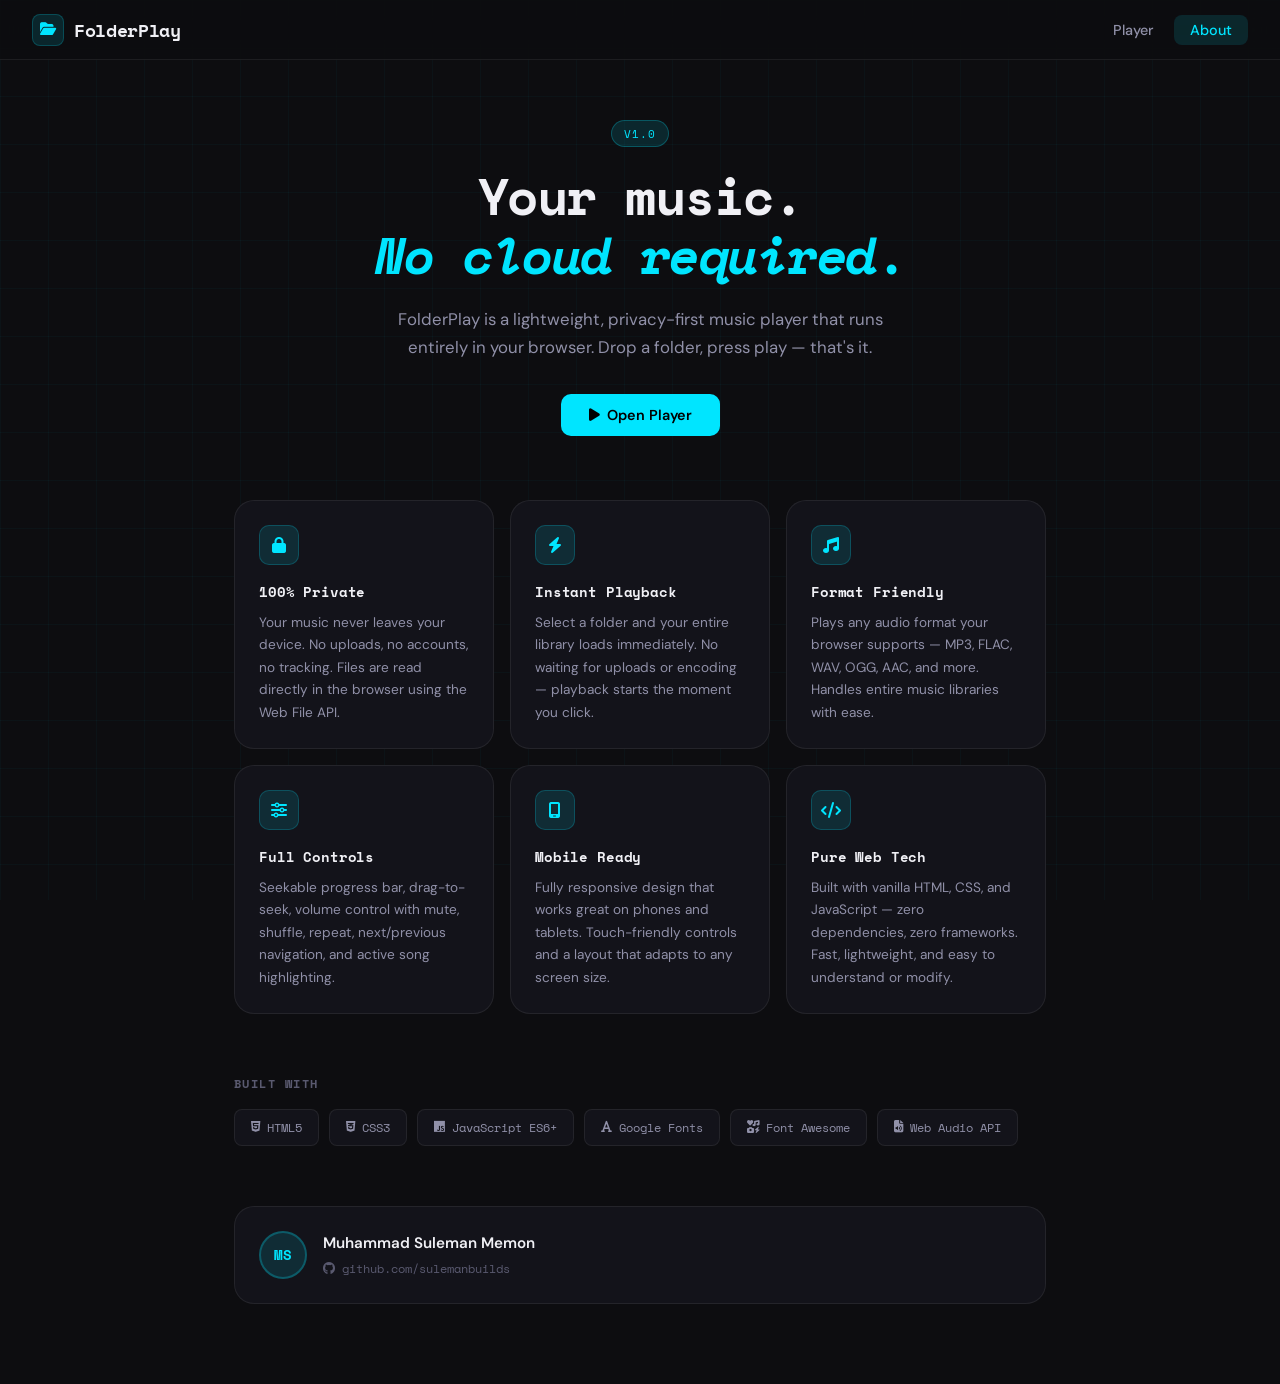
==== about.html @ 782e64c9 "Player Redesigned" ====
<!DOCTYPE html>
<html lang="en">
<head>
  <meta charset="UTF-8">
  <meta name="viewport" content="width=device-width, initial-scale=1.0">
  <title>About — FolderPlay</title>
  <link rel="stylesheet" href="./assets/css/style.css">
  <link rel="preconnect" href="https://fonts.googleapis.com">
  <link rel="preconnect" href="https://fonts.gstatic.com" crossorigin>
  <link href="https://fonts.googleapis.com/css2?family=Space+Mono:ital,wght@0,400;0,700;1,400&family=DM+Sans:wght@300;400;500;600&display=swap" rel="stylesheet">
  <link rel="stylesheet" href="https://cdnjs.cloudflare.com/ajax/libs/font-awesome/6.5.1/css/all.min.css">
</head>
<body>

  <div class="bg-grid" aria-hidden="true"></div>

  <nav>
    <a href="./index.html" class="nav-logo">
      <span class="logo-icon"><i class="fa-solid fa-folder-open"></i></span>
      FolderPlay
    </a>
    <div class="nav-links">
      <a href="./index.html" class="nav-link">Player</a>
      <a href="./about.html" class="nav-link active">About</a>
    </div>
  </nav>

  <main class="about-container">

    <div class="about-hero">
      <div class="about-badge">v1.0</div>
      <h1 class="about-title">Your music.<br><em>No cloud required.</em></h1>
      <p class="about-desc">FolderPlay is a lightweight, privacy-first music player that runs entirely in your browser. Drop a folder, press play — that's it.</p>
      <a href="./index.html" class="btn-primary about-cta">
        <i class="fa-solid fa-play"></i>
        Open Player
      </a>
    </div>

    <div class="about-grid">

      <div class="about-card">
        <div class="about-card-icon"><i class="fa-solid fa-lock"></i></div>
        <h3>100% Private</h3>
        <p>Your music never leaves your device. No uploads, no accounts, no tracking. Files are read directly in the browser using the Web File API.</p>
      </div>

      <div class="about-card">
        <div class="about-card-icon"><i class="fa-solid fa-bolt"></i></div>
        <h3>Instant Playback</h3>
        <p>Select a folder and your entire library loads immediately. No waiting for uploads or encoding — playback starts the moment you click.</p>
      </div>

      <div class="about-card">
        <div class="about-card-icon"><i class="fa-solid fa-music"></i></div>
        <h3>Format Friendly</h3>
        <p>Plays any audio format your browser supports — MP3, FLAC, WAV, OGG, AAC, and more. Handles entire music libraries with ease.</p>
      </div>

      <div class="about-card">
        <div class="about-card-icon"><i class="fa-solid fa-sliders"></i></div>
        <h3>Full Controls</h3>
        <p>Seekable progress bar, drag-to-seek, volume control with mute, shuffle, repeat, next/previous navigation, and active song highlighting.</p>
      </div>

      <div class="about-card">
        <div class="about-card-icon"><i class="fa-solid fa-mobile-screen"></i></div>
        <h3>Mobile Ready</h3>
        <p>Fully responsive design that works great on phones and tablets. Touch-friendly controls and a layout that adapts to any screen size.</p>
      </div>

      <div class="about-card">
        <div class="about-card-icon"><i class="fa-solid fa-code"></i></div>
        <h3>Pure Web Tech</h3>
        <p>Built with vanilla HTML, CSS, and JavaScript — zero dependencies, zero frameworks. Fast, lightweight, and easy to understand or modify.</p>
      </div>

    </div>

    <div class="about-tech">
      <h2 class="about-section-title">Built with</h2>
      <div class="tech-pills">
        <span class="tech-pill"><i class="fa-brands fa-html5"></i> HTML5</span>
        <span class="tech-pill"><i class="fa-brands fa-css3-alt"></i> CSS3</span>
        <span class="tech-pill"><i class="fa-brands fa-js"></i> JavaScript ES6+</span>
        <span class="tech-pill"><i class="fa-solid fa-font"></i> Google Fonts</span>
        <span class="tech-pill"><i class="fa-solid fa-icons"></i> Font Awesome</span>
        <span class="tech-pill"><i class="fa-solid fa-file-audio"></i> Web Audio API</span>
      </div>
    </div>

    <div class="about-author">
      <div class="author-avatar">MS</div>
      <div>
        <p class="author-name">Muhammad Suleman Memon</p>
        <a href="https://github.com/sulemanbuilds" class="author-link" target="_blank" rel="noopener">
          <i class="fa-brands fa-github"></i> github.com/sulemanbuilds
        </a>
      </div>
    </div>

  </main>

  <script src="./assets/js/script.js"></script>
</body>
</html>
---- assets/css/style.css ----
/* ===========================
   FolderPlay — style.css
   =========================== */

:root {
  --bg:        #0d0d10;
  --bg2:       #13131a;
  --bg3:       #1a1a24;
  --border:    rgba(255,255,255,0.07);
  --border2:   rgba(255,255,255,0.12);
  --accent:    #00e5ff;
  --accent2:   #00b8cc;
  --accent-dim:rgba(0,229,255,0.12);
  --text:      #f0f0f5;
  --text2:     #9090a8;
  --text3:     #5a5a70;
  --font-mono: 'Space Mono', monospace;
  --font-sans: 'DM Sans', sans-serif;
  --radius:    12px;
  --radius-lg: 20px;
  --transition: 0.2s cubic-bezier(0.4,0,0.2,1);
}

*, *::before, *::after { box-sizing: border-box; margin: 0; padding: 0; }

html { font-size: 16px; scroll-behavior: smooth; }

body {
  background: var(--bg);
  color: var(--text);
  font-family: var(--font-sans);
  min-height: 100vh;
  overflow-x: hidden;
}

/* Background grid */
.bg-grid {
  position: fixed;
  inset: 0;
  background-image:
    linear-gradient(rgba(0,229,255,0.03) 1px, transparent 1px),
    linear-gradient(90deg, rgba(0,229,255,0.03) 1px, transparent 1px);
  background-size: 48px 48px;
  pointer-events: none;
  z-index: 0;
}

/* ======= NAV ======= */
nav {
  position: sticky;
  top: 0;
  z-index: 100;
  display: flex;
  align-items: center;
  justify-content: space-between;
  padding: 0 2rem;
  height: 60px;
  background: rgba(13,13,16,0.85);
  backdrop-filter: blur(16px);
  border-bottom: 1px solid var(--border);
}

.nav-logo {
  display: flex;
  align-items: center;
  gap: 10px;
  font-family: var(--font-mono);
  font-size: 1.1rem;
  font-weight: 700;
  color: var(--text);
  text-decoration: none;
  letter-spacing: -0.02em;
  transition: color var(--transition);
}
.nav-logo:hover { color: var(--accent); }

.logo-icon {
  width: 32px;
  height: 32px;
  border-radius: 8px;
  background: var(--accent-dim);
  border: 1px solid rgba(0,229,255,0.2);
  display: flex;
  align-items: center;
  justify-content: center;
  font-size: 0.9rem;
  color: var(--accent);
}

.nav-links {
  display: flex;
  gap: 4px;
}

.nav-link {
  padding: 6px 16px;
  border-radius: 8px;
  font-size: 0.9rem;
  font-weight: 500;
  color: var(--text2);
  text-decoration: none;
  transition: all var(--transition);
}
.nav-link:hover {
  color: var(--text);
  background: rgba(255,255,255,0.05);
}
.nav-link.active {
  color: var(--accent);
  background: var(--accent-dim);
}

/* ======= MAIN LAYOUT ======= */
.app-container {
  position: relative;
  z-index: 1;
  display: grid;
  grid-template-columns: 340px 1fr;
  gap: 16px;
  max-width: 1100px;
  margin: 24px auto;
  padding: 0 16px 32px;
  min-height: calc(100vh - 60px - 48px);
}

.panel {
  background: var(--bg2);
  border: 1px solid var(--border);
  border-radius: var(--radius-lg);
  overflow: hidden;
}

/* ======= PLAYLIST PANEL ======= */
.playlist-panel {
  display: flex;
  flex-direction: column;
  max-height: calc(100vh - 120px);
}

.panel-header {
  display: flex;
  align-items: center;
  justify-content: space-between;
  padding: 20px 20px 16px;
  border-bottom: 1px solid var(--border);
  flex-shrink: 0;
}

.panel-title {
  font-family: var(--font-mono);
  font-size: 1rem;
  font-weight: 700;
  letter-spacing: 0.08em;
  text-transform: uppercase;
  color: var(--text);
}

.btn-primary {
  display: inline-flex;
  align-items: center;
  gap: 7px;
  padding: 8px 16px;
  background: var(--accent);
  color: #000;
  border: none;
  border-radius: 8px;
  font-family: var(--font-sans);
  font-size: 0.82rem;
  font-weight: 600;
  cursor: pointer;
  transition: all var(--transition);
  white-space: nowrap;
  text-decoration: none;
}
.btn-primary:hover {
  background: var(--accent2);
  transform: translateY(-1px);
}
.btn-primary:active { transform: scale(0.97); }

.song-count-bar {
  padding: 10px 20px;
  font-size: 0.75rem;
  font-family: var(--font-mono);
  color: var(--text3);
  border-bottom: 1px solid var(--border);
  flex-shrink: 0;
}

/* Song List */
.song-list {
  flex: 1;
  overflow-y: auto;
  overflow-x: hidden;
  padding: 10px 10px;
}

.song-list::-webkit-scrollbar { width: 4px; }
.song-list::-webkit-scrollbar-track { background: transparent; }
.song-list::-webkit-scrollbar-thumb {
  background: var(--border2);
  border-radius: 4px;
}

/* Empty state */
.empty-state {
  display: flex;
  flex-direction: column;
  align-items: center;
  justify-content: center;
  gap: 10px;
  padding: 60px 20px;
  text-align: center;
  color: var(--text3);
}
.empty-icon {
  font-size: 2.5rem;
  color: var(--text3);
  margin-bottom: 6px;
}
.empty-state p {
  font-size: 0.9rem;
  color: var(--text2);
  font-weight: 500;
}
.empty-state span {
  font-size: 0.78rem;
  color: var(--text3);
  font-family: var(--font-mono);
}

/* Song Item */
.song-item {
  display: flex;
  align-items: center;
  gap: 12px;
  padding: 10px 12px;
  border-radius: 10px;
  cursor: pointer;
  transition: background var(--transition);
  list-style: none;
}
.song-item:hover { background: rgba(255,255,255,0.04); }
.song-item.active {
  background: var(--accent-dim);
  border: 1px solid rgba(0,229,255,0.15);
}

.song-num {
  font-family: var(--font-mono);
  font-size: 0.7rem;
  color: var(--text3);
  width: 22px;
  text-align: right;
  flex-shrink: 0;
}
.song-item.active .song-num { color: var(--accent); }

.song-thumb {
  width: 38px;
  height: 38px;
  border-radius: 8px;
  background: var(--bg3);
  border: 1px solid var(--border);
  display: flex;
  align-items: center;
  justify-content: center;
  flex-shrink: 0;
  font-size: 0.9rem;
  color: var(--text3);
  overflow: hidden;
}
.song-item.active .song-thumb {
  background: var(--accent-dim);
  border-color: rgba(0,229,255,0.25);
  color: var(--accent);
}

.song-info {
  flex: 1;
  min-width: 0;
}
.song-name {
  font-size: 0.85rem;
  font-weight: 500;
  color: var(--text);
  white-space: nowrap;
  overflow: hidden;
  text-overflow: ellipsis;
}
.song-item.active .song-name { color: var(--accent); }
.song-sub {
  font-size: 0.7rem;
  color: var(--text3);
  margin-top: 2px;
  font-family: var(--font-mono);
}

.song-play-icon {
  width: 26px;
  height: 26px;
  border-radius: 50%;
  background: var(--bg3);
  border: 1px solid var(--border);
  display: flex;
  align-items: center;
  justify-content: center;
  font-size: 0.65rem;
  color: var(--text3);
  flex-shrink: 0;
  transition: all var(--transition);
}
.song-item:hover .song-play-icon,
.song-item.active .song-play-icon {
  background: var(--accent);
  border-color: var(--accent);
  color: #000;
}

/* ======= PLAYER PANEL ======= */
.player-panel {
  display: flex;
  flex-direction: column;
  padding: 32px;
  gap: 28px;
}

/* Artwork area */
.artwork-area {
  display: flex;
  align-items: center;
  gap: 28px;
  flex: 1;
}

.artwork-ring {
  width: 140px;
  height: 140px;
  border-radius: 50%;
  border: 2px solid var(--border2);
  background: var(--bg3);
  display: flex;
  align-items: center;
  justify-content: center;
  flex-shrink: 0;
  position: relative;
  transition: border-color var(--transition);
}
.artwork-ring.playing {
  border-color: var(--accent);
  animation: spin 12s linear infinite;
  box-shadow: 0 0 30px rgba(0,229,255,0.12);
}
@keyframes spin { to { transform: rotate(360deg); } }

.artwork-inner {
  width: 90px;
  height: 90px;
  border-radius: 50%;
  background: var(--bg2);
  border: 1px solid var(--border);
  display: flex;
  flex-direction: column;
  align-items: center;
  justify-content: center;
  gap: 4px;
  animation: reverse-spin 12s linear infinite;
  animation-play-state: paused;
}
.artwork-ring.playing .artwork-inner {
  animation-play-state: running;
}
@keyframes reverse-spin { to { transform: rotate(-360deg); } }

.artwork-icon {
  font-size: 1.6rem;
  color: var(--accent);
}
.artwork-label {
  font-family: var(--font-mono);
  font-size: 0.55rem;
  color: var(--text3);
  letter-spacing: 0.06em;
  text-transform: uppercase;
}

.track-info { flex: 1; min-width: 0; }
.track-title {
  font-family: var(--font-mono);
  font-size: 1.15rem;
  font-weight: 700;
  color: var(--text);
  white-space: nowrap;
  overflow: hidden;
  text-overflow: ellipsis;
  letter-spacing: -0.02em;
}
.track-sub {
  font-size: 0.82rem;
  color: var(--text3);
  margin-top: 6px;
  font-family: var(--font-mono);
}

/* Progress */
.progress-section {
  display: flex;
  align-items: center;
  gap: 12px;
}
.time-label {
  font-family: var(--font-mono);
  font-size: 0.72rem;
  color: var(--text3);
  width: 36px;
  flex-shrink: 0;
}
#duration { text-align: right; }

.progress-track {
  flex: 1;
  height: 4px;
  background: var(--bg3);
  border-radius: 4px;
  position: relative;
  cursor: pointer;
}
.progress-track:hover .progress-thumb { opacity: 1; transform: translateX(-50%) scale(1); }

.progress-fill {
  position: absolute;
  left: 0; top: 0; height: 100%;
  width: 0%;
  background: var(--accent);
  border-radius: 4px;
  pointer-events: none;
  transition: width 0.1s linear;
}
.progress-thumb {
  position: absolute;
  top: 50%;
  left: 0%;
  transform: translateX(-50%) translateY(-50%) scale(0.7);
  width: 14px;
  height: 14px;
  border-radius: 50%;
  background: var(--accent);
  box-shadow: 0 0 8px rgba(0,229,255,0.5);
  cursor: grab;
  opacity: 0;
  transition: opacity var(--transition), transform var(--transition);
  pointer-events: all;
}
.progress-thumb:active { cursor: grabbing; }

/* Controls */
.controls-row {
  display: flex;
  align-items: center;
  justify-content: center;
  gap: 12px;
}

.ctrl-btn {
  display: flex;
  align-items: center;
  justify-content: center;
  background: var(--bg3);
  border: 1px solid var(--border);
  border-radius: 50%;
  color: var(--text);
  cursor: pointer;
  transition: all var(--transition);
  width: 44px;
  height: 44px;
  font-size: 1rem;
}
.ctrl-btn:hover {
  background: rgba(255,255,255,0.06);
  border-color: var(--border2);
  color: var(--accent);
}
.ctrl-btn.secondary {
  color: var(--text3);
  font-size: 0.85rem;
}
.ctrl-btn.secondary:hover { color: var(--accent); }
.ctrl-btn.secondary.on {
  color: var(--accent);
  background: var(--accent-dim);
  border-color: rgba(0,229,255,0.2);
}

.play-btn {
  width: 58px;
  height: 58px;
  font-size: 1.1rem;
  background: var(--accent);
  border-color: var(--accent);
  color: #000;
}
.play-btn:hover {
  background: var(--accent2);
  border-color: var(--accent2);
  color: #000;
  transform: scale(1.05);
}
.play-btn:active { transform: scale(0.97); }

/* Volume */
.volume-row {
  display: flex;
  align-items: center;
  gap: 12px;
}

.vol-icon-btn {
  background: none;
  border: none;
  color: var(--text3);
  cursor: pointer;
  font-size: 0.95rem;
  padding: 4px;
  transition: color var(--transition);
  flex-shrink: 0;
}
.vol-icon-btn:hover { color: var(--accent); }

.volume-track {
  flex: 1;
  height: 4px;
  background: var(--bg3);
  border-radius: 4px;
  position: relative;
  cursor: pointer;
}
.volume-track:hover .volume-thumb { opacity: 1; transform: translateX(-50%) scale(1); }

.volume-fill {
  position: absolute;
  left: 0; top: 0; height: 100%;
  width: 40%;
  background: var(--accent);
  border-radius: 4px;
  pointer-events: none;
}
.volume-thumb {
  position: absolute;
  top: 50%;
  left: 40%;
  transform: translateX(-50%) translateY(-50%) scale(0.7);
  width: 12px;
  height: 12px;
  border-radius: 50%;
  background: var(--accent);
  cursor: grab;
  opacity: 0;
  transition: opacity var(--transition), transform var(--transition);
}
.volume-thumb:active { cursor: grabbing; }

.vol-pct {
  font-family: var(--font-mono);
  font-size: 0.7rem;
  color: var(--text3);
  width: 36px;
  text-align: right;
  flex-shrink: 0;
}

/* ======= ABOUT PAGE ======= */
.about-container {
  position: relative;
  z-index: 1;
  max-width: 860px;
  margin: 0 auto;
  padding: 60px 24px 80px;
}

.about-hero {
  text-align: center;
  margin-bottom: 64px;
}
.about-badge {
  display: inline-block;
  padding: 4px 12px;
  background: var(--accent-dim);
  border: 1px solid rgba(0,229,255,0.25);
  border-radius: 20px;
  font-family: var(--font-mono);
  font-size: 0.7rem;
  color: var(--accent);
  letter-spacing: 0.1em;
  text-transform: uppercase;
  margin-bottom: 20px;
}
.about-title {
  font-family: var(--font-mono);
  font-size: clamp(2rem, 5vw, 3.2rem);
  font-weight: 700;
  line-height: 1.15;
  letter-spacing: -0.03em;
  margin-bottom: 20px;
  color: var(--text);
}
.about-title em {
  font-style: italic;
  color: var(--accent);
}
.about-desc {
  font-size: 1.05rem;
  color: var(--text2);
  line-height: 1.7;
  max-width: 520px;
  margin: 0 auto 32px;
}
.about-cta {
  font-size: 0.9rem;
  padding: 12px 28px;
  border-radius: 10px;
}

/* About Cards Grid */
.about-grid {
  display: grid;
  grid-template-columns: repeat(auto-fit, minmax(240px, 1fr));
  gap: 16px;
  margin-bottom: 60px;
}
.about-card {
  background: var(--bg2);
  border: 1px solid var(--border);
  border-radius: var(--radius-lg);
  padding: 24px;
  transition: border-color var(--transition), transform var(--transition);
}
.about-card:hover {
  border-color: var(--border2);
  transform: translateY(-2px);
}
.about-card-icon {
  width: 40px;
  height: 40px;
  border-radius: 10px;
  background: var(--accent-dim);
  border: 1px solid rgba(0,229,255,0.2);
  display: flex;
  align-items: center;
  justify-content: center;
  font-size: 1rem;
  color: var(--accent);
  margin-bottom: 16px;
}
.about-card h3 {
  font-family: var(--font-mono);
  font-size: 0.9rem;
  font-weight: 700;
  color: var(--text);
  margin-bottom: 10px;
  letter-spacing: -0.01em;
}
.about-card p {
  font-size: 0.85rem;
  color: var(--text2);
  line-height: 1.65;
}

/* Tech */
.about-section-title {
  font-family: var(--font-mono);
  font-size: 0.78rem;
  color: var(--text3);
  letter-spacing: 0.12em;
  text-transform: uppercase;
  margin-bottom: 16px;
}
.about-tech { margin-bottom: 60px; }
.tech-pills {
  display: flex;
  flex-wrap: wrap;
  gap: 10px;
}
.tech-pill {
  display: inline-flex;
  align-items: center;
  gap: 7px;
  padding: 8px 16px;
  background: var(--bg2);
  border: 1px solid var(--border);
  border-radius: 8px;
  font-family: var(--font-mono);
  font-size: 0.78rem;
  color: var(--text2);
  transition: all var(--transition);
}
.tech-pill:hover {
  border-color: var(--border2);
  color: var(--text);
}

/* Author */
.about-author {
  display: flex;
  align-items: center;
  gap: 16px;
  padding: 24px;
  background: var(--bg2);
  border: 1px solid var(--border);
  border-radius: var(--radius-lg);
}
.author-avatar {
  width: 48px;
  height: 48px;
  border-radius: 50%;
  background: var(--accent-dim);
  border: 2px solid rgba(0,229,255,0.25);
  display: flex;
  align-items: center;
  justify-content: center;
  font-family: var(--font-mono);
  font-size: 0.85rem;
  font-weight: 700;
  color: var(--accent);
  flex-shrink: 0;
}
.author-name {
  font-weight: 600;
  font-size: 0.95rem;
  margin-bottom: 4px;
}
.author-link {
  font-family: var(--font-mono);
  font-size: 0.78rem;
  color: var(--text3);
  text-decoration: none;
  transition: color var(--transition);
}
.author-link:hover { color: var(--accent); }

/* ======= RESPONSIVE ======= */
@media (max-width: 768px) {
  .app-container {
    grid-template-columns: 1fr;
    margin: 12px auto;
    gap: 12px;
  }

  .playlist-panel {
    max-height: 400px;
  }

  .player-panel {
    padding: 24px 20px;
    gap: 22px;
  }

  .artwork-area {
    flex-direction: column;
    align-items: flex-start;
    gap: 16px;
  }

  .artwork-ring {
    width: 100px;
    height: 100px;
    align-self: center;
  }
  .artwork-inner {
    width: 64px;
    height: 64px;
  }
  .artwork-icon { font-size: 1.2rem; }

  .track-info { text-align: center; width: 100%; }
  .track-title { font-size: 1rem; }

  .controls-row { gap: 8px; }
  .ctrl-btn { width: 40px; height: 40px; font-size: 0.9rem; }
  .play-btn { width: 52px; height: 52px; }

  nav { padding: 0 16px; }

  .about-container { padding: 40px 16px 60px; }
  .about-hero { margin-bottom: 40px; }
}

@media (max-width: 400px) {
  .panel-header { flex-wrap: wrap; gap: 10px; }
  .panel-title { font-size: 0.85rem; }
}
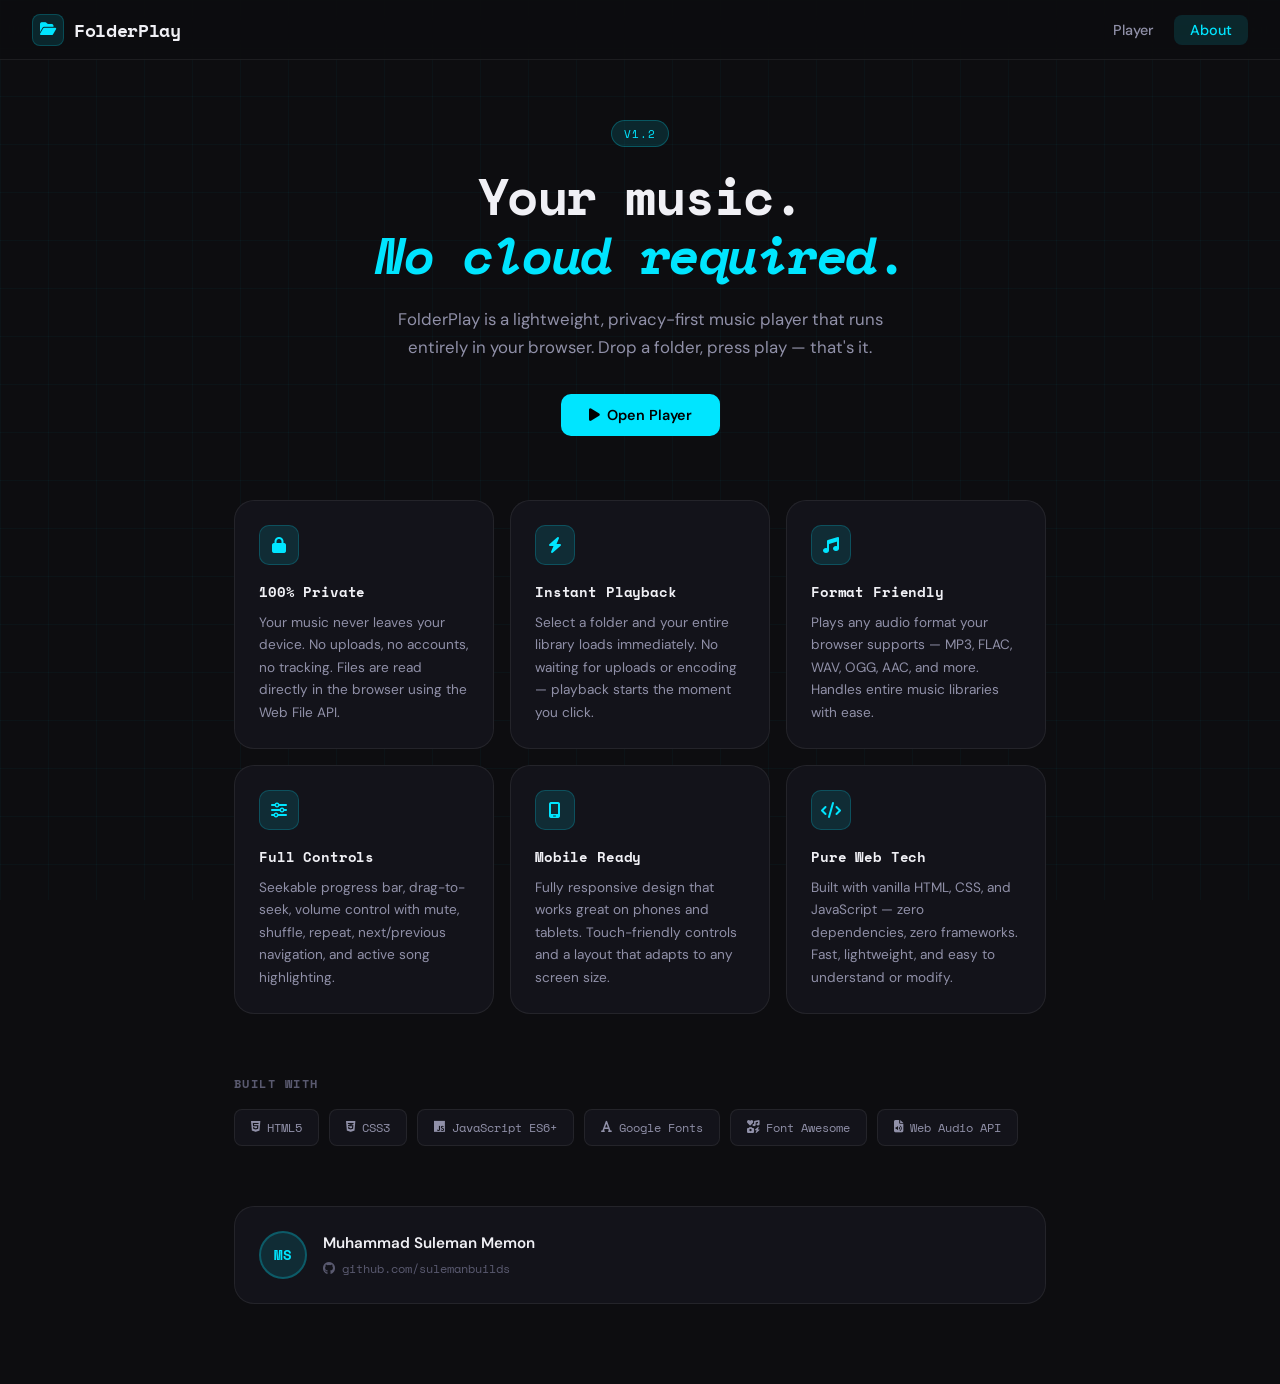
==== commit 1b1618ac: "Fixed Version in About" ====
--- a/about.html
+++ b/about.html
@@ -28,7 +28,7 @@
   <main class="about-container">
 
     <div class="about-hero">
-      <div class="about-badge">v1.0</div>
+      <div class="about-badge">v1.2</div>
       <h1 class="about-title">Your music.<br><em>No cloud required.</em></h1>
       <p class="about-desc">FolderPlay is a lightweight, privacy-first music player that runs entirely in your browser. Drop a folder, press play — that's it.</p>
       <a href="./index.html" class="btn-primary about-cta">
